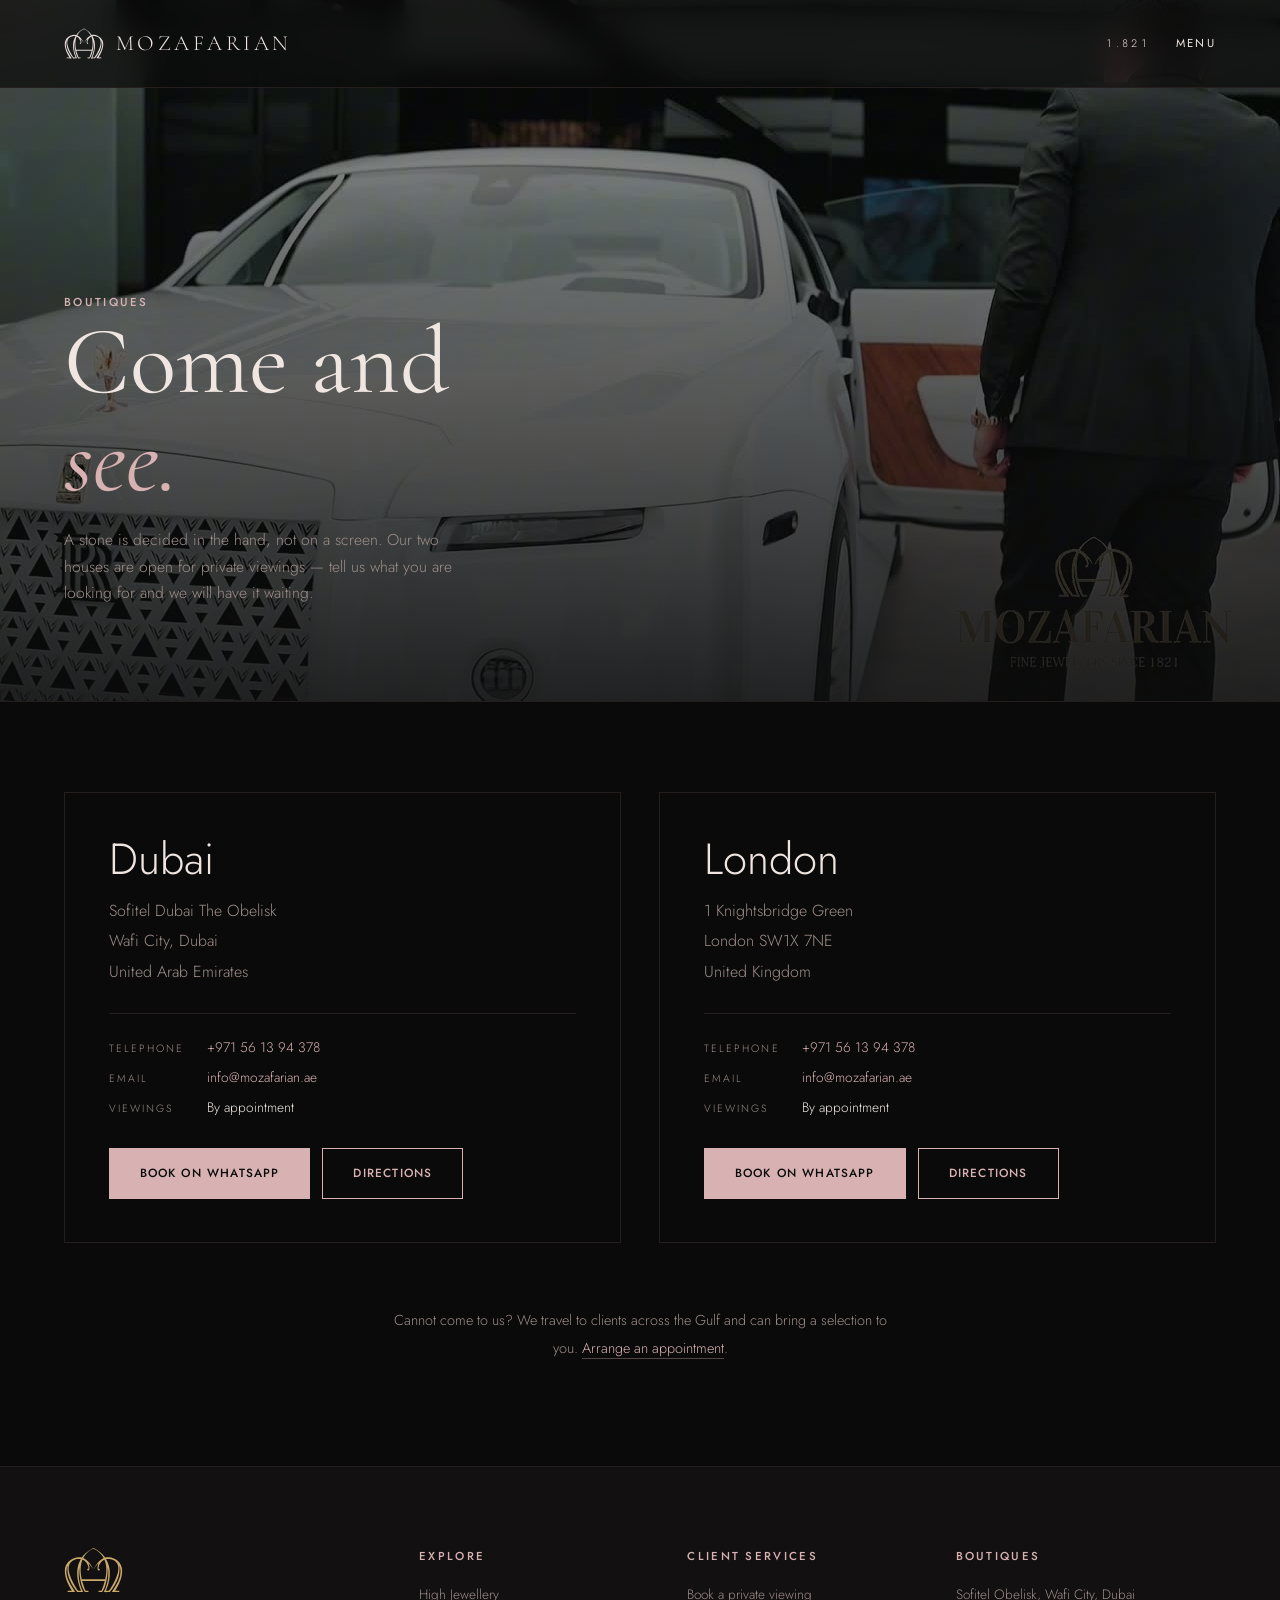
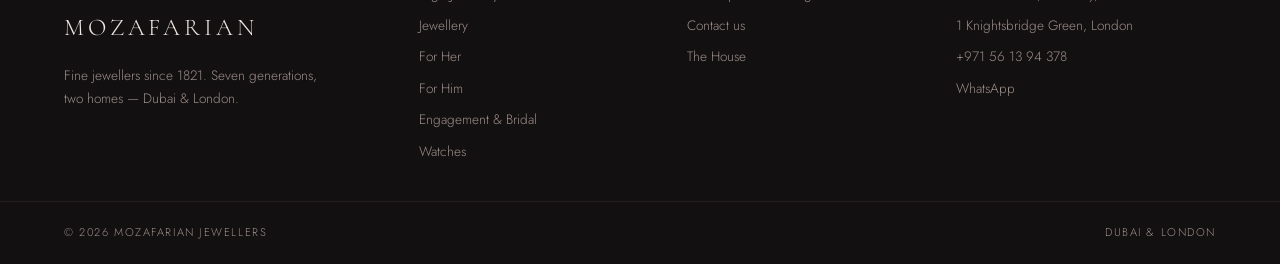
==== boutiques.html @ 27ddb1f2 "Restore the original hero film Reverted on Alexander's call: the replacement was his client's own fo" ====
<!DOCTYPE html>
<html lang="en">
<head>
<meta charset="UTF-8">
<meta name="viewport" content="width=device-width, initial-scale=1.0">
<title>Boutiques — Mozafarian · Dubai &amp; London</title>
<meta name="description" content="Visit Mozafarian — Sofitel Obelisk, Wafi City, Dubai and 1 Knightsbridge Green, London. Private viewings by appointment.">

<link rel="canonical" href="https://jakewhite-ui.github.io/mozafarian-ore/boutiques.html">
<meta property="og:type" content="website">
<meta property="og:site_name" content="Mozafarian">
<meta property="og:locale" content="en_AE">
<meta property="og:url" content="https://jakewhite-ui.github.io/mozafarian-ore/boutiques.html">
<meta property="og:title" content="Boutiques — Mozafarian · Dubai &amp; London">
<meta property="og:description" content="Visit Mozafarian — Sofitel Obelisk, Wafi City, Dubai and 1 Knightsbridge Green, London. Private viewings by appointment.">
<meta property="og:image" content="https://jakewhite-ui.github.io/mozafarian-ore/assets/og-cover.jpg">
<meta property="og:image:width" content="1200">
<meta property="og:image:height" content="630">
<meta name="twitter:card" content="summary_large_image">

<link rel="preconnect" href="https://fonts.googleapis.com">
<link rel="preconnect" href="https://fonts.gstatic.com" crossorigin>
<link href="https://fonts.googleapis.com/css2?family=Cormorant+Garamond:ital,wght@0,300;0,400;0,500;0,600;1,400&family=Jost:wght@300;400;500;600;700&display=swap" rel="stylesheet">
<link rel="stylesheet" href="./css/styles.css?v=9">
<link rel="stylesheet" href="./css/catalog.css?v=9">
<link rel="icon" type="image/png" sizes="32x32" href="./assets/brand/icon-32.png">
<link rel="apple-touch-icon" href="./assets/brand/icon-180.png">
</head>
<body class="catalog-page" data-page="boutiques">

  <main id="smooth-content">

    <section class="ed-hero">
      <div class="ed-hero__media"><video class="media-img" autoplay muted loop playsinline preload="metadata" poster="./assets/video/rolls-poster.jpg"><source src="./assets/video/rolls-web.mp4" type="video/mp4"></video></div>
      <div class="ed-hero__inner">
        <span class="eyebrow">Boutiques</span>
        <h1 class="ed-hero__title">Come and <em>see.</em></h1>
        <p class="ed-hero__sub">A stone is decided in the hand, not on a screen. Our two houses are open for private viewings — tell us what you are looking for and we will have it waiting.</p>
      </div>
    </section>

    <section class="boutique-list">

      <article class="boutique-card">
        <h2 class="boutique-card__city">Dubai</h2>
        <p class="boutique-card__address">Sofitel Dubai The Obelisk<br>Wafi City, Dubai<br>United Arab Emirates</p>
        <dl class="boutique-card__meta">
          <dt>Telephone</dt><dd><a href="tel:+971561394378">+971 56 13 94 378</a></dd>
          <dt>Email</dt><dd><a href="mailto:info@mozafarian.ae">info@mozafarian.ae</a></dd>
          <dt>Viewings</dt><dd>By appointment</dd>
        </dl>
        <div class="boutique-card__actions">
          <a class="btn btn--filled" target="_blank" rel="noopener"
             href="https://wa.me/971561394378?text=Hello%20Mozafarian.%20I%20would%20like%20to%20arrange%20a%20viewing%20at%20the%20Dubai%20boutique.">Book on WhatsApp</a>
          <a class="btn btn--ghost" target="_blank" rel="noopener"
             href="https://www.google.com/maps/search/?api=1&amp;query=Sofitel+Dubai+The+Obelisk+Wafi+City">Directions</a>
        </div>
      </article>

      <article class="boutique-card">
        <h2 class="boutique-card__city">London</h2>
        <p class="boutique-card__address">1 Knightsbridge Green<br>London SW1X 7NE<br>United Kingdom</p>
        <dl class="boutique-card__meta">
          <dt>Telephone</dt><dd><a href="tel:+971561394378">+971 56 13 94 378</a></dd>
          <dt>Email</dt><dd><a href="mailto:info@mozafarian.ae">info@mozafarian.ae</a></dd>
          <dt>Viewings</dt><dd>By appointment</dd>
        </dl>
        <div class="boutique-card__actions">
          <a class="btn btn--filled" target="_blank" rel="noopener"
             href="https://wa.me/971561394378?text=Hello%20Mozafarian.%20I%20would%20like%20to%20arrange%20a%20viewing%20at%20the%20London%20boutique.">Book on WhatsApp</a>
          <a class="btn btn--ghost" target="_blank" rel="noopener"
             href="https://www.google.com/maps/search/?api=1&amp;query=1+Knightsbridge+Green+London+SW1X+7NE">Directions</a>
        </div>
      </article>

    </section>

    <section class="boutique-note">
      <p>Cannot come to us? We travel to clients across the Gulf and can bring a selection to you.
        <a target="_blank" rel="noopener" href="https://wa.me/971561394378?text=Hello%20Mozafarian.%20I%20would%20like%20to%20arrange%20a%20private%20appointment.">Arrange an appointment</a>.</p>
    </section>

  </main>

  <script src="./js/shell.js?v=9"></script>
  <script src="./js/catalog.js?v=9"></script>
</body>
</html>
---- css/styles.css ----
/* ============================================================
   MOZAFARIAN — ORE-genre one-page scaffold
   Brand: black + powder-pink + gold · Cormorant + Jost
   ============================================================ */
:root {
  --bg: #0A0A0A;
  --bg-soft: #121011;
  --bg-warm: #17110E;
  --ink: #EFE6E1;
  --muted: #9E8E89;
  --line: #241E1D;
  --powder: #D8B2B2;
  --gold: #C9A96A;

  --font-display: 'Cormorant Garamond', serif;
  --font-body: 'Jost', sans-serif;

  --edge: clamp(20px, 5vw, 80px);
  --track-label: 0.2em;
  --ease: cubic-bezier(0.22, 1, 0.36, 1);
}

* , *::before, *::after { box-sizing: border-box; margin: 0; padding: 0; }

html { -webkit-font-smoothing: antialiased; }
body {
  background: var(--bg);
  color: var(--ink);
  font-family: var(--font-body);
  font-weight: 300;
  line-height: 1.6;
  overflow-x: clip;
}
/* Lenis */
html.lenis, html.lenis body { height: auto; }
.lenis.lenis-smooth { scroll-behavior: auto !important; }

img, video { display: block; max-width: 100%; }
a { color: inherit; text-decoration: none; }
h1,h2,h3 { font-family: var(--font-display); font-weight: 400; line-height: 1.05; }
button { font-family: inherit; color: inherit; background: none; border: none; cursor: pointer; }

.eyebrow {
  font-size: 0.72rem; font-weight: 500; letter-spacing: var(--track-label);
  text-transform: uppercase; color: var(--powder);
}

/* ---------- placeholders (until real assets drop in) ---------- */
.media-placeholder {
  position: absolute; inset: 0; display: flex; align-items: center; justify-content: center;
  font-size: 0.7rem; letter-spacing: 0.18em; text-transform: uppercase; color: var(--muted);
  background:
    linear-gradient(155deg, rgba(216,178,178,0.14) 0%, rgba(10,10,10,0.92) 55%, rgba(201,169,106,0.10) 100%);
  border: 1px solid var(--line);
  z-index: 0;
}
[data-media] { position: relative; }
/* hide placeholder once a real media child exists and is loaded */
.hero__media video { position: relative; z-index: 1; }

/* real images fill their media block and sit above the placeholder */
.media-img { position: absolute; inset: 0; width: 100%; height: 100%; object-fit: cover; z-index: 1; }

/* heritage atmosphere background (faint, behind content) */
.heritage__bg { position: absolute; inset: 0; z-index: 0; overflow: hidden; }
.heritage__bg::after { content: ""; position: absolute; inset: 0; background: rgba(10,10,10,0.72); z-index: 2; }
.heritage__bg .media-img { opacity: 0.5; }

/* ============ BUTTONS ============ */
.btn {
  display: inline-flex; align-items: center; justify-content: center;
  padding: 15px 30px; font-size: 0.74rem; font-weight: 500;
  letter-spacing: 0.1em; text-transform: uppercase;
  transition: background .3s var(--ease), color .3s var(--ease), border-color .3s var(--ease);
}
.btn--filled { background: var(--powder); color: #0A0A0A; border: 1px solid var(--powder); }
.btn--filled:hover { background: var(--gold); border-color: var(--gold); }
.btn--ghost { border: 1px solid var(--powder); color: var(--powder); }
.btn--ghost:hover { background: var(--powder); color: #0A0A0A; }
.btn--lg { padding: 19px 44px; font-size: 0.8rem; }

/* ============ PRELOADER ============ */
.preloader {
  position: fixed; inset: 0; z-index: 1000; background: var(--bg);
  display: flex; align-items: center; justify-content: center;
}
.preloader__inner {
  display: flex; flex-direction: column; align-items: center; gap: 18px;
}
.preloader__brand {
  font-family: var(--font-display); font-size: clamp(1.6rem, 5vw, 2.6rem);
  letter-spacing: 0.24em; color: var(--ink);
}
.preloader__count {
  font-size: 0.8rem; letter-spacing: 0.3em; color: var(--gold);
}
.preloader.is-done { pointer-events: none; }

/* ============ CURSOR LABEL ============ */
.cursor-label {
  position: fixed; top: 0; left: 0; z-index: 900; pointer-events: none;
  padding: 8px 14px; font-size: 0.6rem; letter-spacing: 0.22em; text-transform: uppercase;
  color: #0A0A0A; background: var(--powder); border-radius: 100px;
  transform: translate(-50%, -50%) scale(0); opacity: 0;
  transition: transform .3s var(--ease), opacity .3s var(--ease);
}
.cursor-label.is-visible { transform: translate(-50%, -50%) scale(1); opacity: 1; }

/* ============ HEADER ============ */
.header {
  position: fixed; top: 0; left: 0; right: 0; z-index: 500;
  display: flex; align-items: center; justify-content: space-between;
  padding: 26px var(--edge);
  mix-blend-mode: difference;
}
.header__logo { font-family: var(--font-display); font-size: 1.35rem; letter-spacing: 0.16em; color: #fff; }
.header__right { display: flex; align-items: center; gap: 26px; }
.header__code { font-size: 0.68rem; letter-spacing: 0.3em; color: #fff; font-variant-numeric: tabular-nums; min-width: 5ch; text-align: right; }
.menu-toggle {
  font-size: 0.72rem; letter-spacing: 0.2em; text-transform: uppercase; color: #fff;
  position: relative;
}
.menu-toggle::after {
  content: ""; position: absolute; left: 0; bottom: -4px; height: 1px; width: 0; background: #fff;
  transition: width .35s var(--ease);
}
.menu-toggle:hover::after { width: 100%; }

/* ============ MENU OVERLAY ============ */
.menu-overlay {
  position: fixed; inset: 0; z-index: 480; background: var(--bg-soft);
  display: flex; flex-direction: column; align-items: flex-start;
  justify-content: center;
  /* "safe" keeps tall content from overflowing past the top edge (under the header) */
  justify-content: safe center;
  /* top padding clears the fixed header so the first item never sits under the logo */
  padding: calc(var(--edge) + 72px) var(--edge) var(--edge);
  clip-path: inset(0 0 100% 0);
  transition: clip-path .8s var(--ease);
  pointer-events: none;
  overflow-y: auto;
}
.menu-overlay.is-open { clip-path: inset(0 0 0% 0); pointer-events: auto; }
.menu-overlay__list { list-style: none; display: flex; flex-direction: column; gap: 6px; }
.menu-overlay__list a {
  font-family: var(--font-display);
  /* scales with viewport height too, so a long list always fits below the header */
  font-size: clamp(1.7rem, min(6.4vw, 6.4vh), 4.4rem); line-height: 1.06;
  color: var(--ink); display: inline-block; transition: color .3s var(--ease), padding-left .4s var(--ease);
}
.menu-overlay__list a:hover { color: var(--powder); padding-left: 20px; }
.menu-overlay__meta {
  position: absolute; bottom: var(--edge); right: var(--edge);
  display: flex; flex-direction: column; gap: 6px; text-align: right;
  font-size: 0.78rem; color: var(--muted);
}

/* ============ SCENE base ============ */
/* sticky-stacking: each scene sticks at the top and the next slides up over it */
.scene { position: sticky; top: 0; width: 100%; background: var(--bg); }

.giant-word {
  position: absolute; left: 50%; transform: translateX(-50%);
  font-family: var(--font-body); font-weight: 700; text-transform: uppercase;
  font-size: clamp(4rem, 20vw, 20rem); line-height: 1; white-space: nowrap;
  color: rgba(239,230,225,0.035); letter-spacing: -0.02em; pointer-events: none; z-index: 0;
  top: 50%; margin-top: -0.5em;
}
.giant-word--top { top: 6%; margin-top: 0; }

/* ============ HERO ============ */
.hero {
  min-height: 100svh; display: flex; align-items: flex-end;
  padding: var(--edge); padding-bottom: clamp(40px, 8vh, 90px);
  overflow: hidden;
}
.hero__media { position: absolute; inset: 0; z-index: 0; }
.hero__video { width: 100%; height: 100%; object-fit: cover; }
.hero__overlay {
  position: absolute; inset: 0; z-index: 1;
  /* The client's own footage is far brighter than the placeholder film it
     replaced, so the ramp starts earlier — the eyebrow sits around 55% and was
     washing out against the white presentation box. */
  background: linear-gradient(180deg, rgba(10,10,10,0.38) 0%, rgba(10,10,10,0.16) 32%, rgba(10,10,10,0.58) 62%, rgba(10,10,10,0.94) 100%);
}
.hero__content { position: relative; z-index: 2; max-width: 62ch; }
.hero__eyebrow { display: inline-block; font-size: 0.72rem; font-weight: 500; letter-spacing: var(--track-label); text-transform: uppercase; color: var(--powder); margin-bottom: 22px; }
.hero__title { font-size: clamp(2.6rem, 7vw, 6.5rem); color: #fff; margin-bottom: 26px; }
.hero__title em { font-style: italic; color: var(--powder); }
.hero__sub { font-size: clamp(0.95rem, 1.4vw, 1.15rem); color: #cbbdb8; max-width: 52ch; margin-bottom: 32px; }
.hero__actions { display: flex; flex-wrap: wrap; gap: 14px; }
.hero__scroll {
  position: absolute; right: var(--edge); bottom: clamp(40px, 8vh, 90px); z-index: 2;
  display: flex; flex-direction: column; align-items: center; gap: 10px;
  font-size: 0.6rem; letter-spacing: 0.2em; text-transform: uppercase; color: var(--muted);
}
.hero__scroll i { width: 1px; height: 46px; background: linear-gradient(var(--powder), transparent); }

/* line-mask reveal */
.line { display: block; overflow: hidden; }
.line > span { display: block; }

/* ============ HERITAGE ============ */
.heritage {
  min-height: 90vh; display: flex; align-items: center; justify-content: center;
  padding: clamp(80px,14vh,180px) var(--edge); border-top: 1px solid var(--line); border-bottom: 1px solid var(--line);
}
.heritage__row { position: relative; z-index: 1; display: grid; grid-template-columns: repeat(3,1fr); width: 100%; max-width: 1200px; }
.heritage__stat { display: flex; flex-direction: column; align-items: center; gap: 12px; text-align: center; padding: 0 24px; border-left: 1px solid var(--line); }
.heritage__stat:first-child { border-left: none; }
.heritage__num { font-family: var(--font-display); font-size: clamp(3rem, 6vw, 5rem); line-height: 1; color: var(--powder); }
.heritage__label { font-size: 0.7rem; letter-spacing: 0.16em; text-transform: uppercase; color: var(--muted); }

/* ============ COLLECTIONS ============ */
.collections { min-height: 100vh; display: flex; flex-direction: column; justify-content: center; padding: clamp(80px,12vh,140px) 0; overflow: hidden; }
.collections__head { position: relative; z-index: 2; display: flex; align-items: baseline; gap: 24px; padding: 0 var(--edge); margin-bottom: 34px; }
.collections__hint { font-size: 0.7rem; letter-spacing: 0.18em; text-transform: uppercase; color: var(--muted); }
.collections__counter { margin-left: auto; font-size: 0.8rem; letter-spacing: 0.2em; color: var(--gold); font-variant-numeric: tabular-nums; }

.carousel { position: relative; z-index: 1; width: 100%; cursor: grab; }
.carousel.is-dragging { cursor: grabbing; }
.carousel__track { display: flex; gap: clamp(16px, 2vw, 32px); padding: 0 var(--edge); will-change: transform; }
.c-item { flex: 0 0 auto; width: clamp(240px, 26vw, 380px); }
.c-item__media {
  position: relative; width: 100%; aspect-ratio: 1/1; overflow: hidden; border: 1px solid var(--line);
  filter: grayscale(1) brightness(0.7); transform: scale(0.97);
  transition: filter .6s var(--ease), transform .6s var(--ease);
}
.c-item__video { position: absolute; inset: 0; width: 100%; height: 100%; object-fit: cover; z-index: 1; }
.c-item.is-active .c-item__media { filter: grayscale(0) brightness(1); transform: scale(1); }
.c-item__foot { padding-top: 16px; }
.c-item__foot h3 { font-size: 1.5rem; color: var(--ink); }
.c-item__foot p { font-size: 0.82rem; color: var(--muted); margin-top: 4px; }
.c-item .media-placeholder { transition: opacity .6s var(--ease); }

/* ============ FEATURED — full-bleed video + overlaid text ============ */
.featured { position: relative; min-height: 100vh; display: flex; align-items: flex-end; padding: clamp(56px,10vh,120px) var(--edge); overflow: hidden; background: #000; }
.featured__bg { position: absolute; inset: 0; z-index: 0; }
.media-vid { position: absolute; inset: 0; width: 100%; height: 100%; object-fit: cover; }
.featured__scrim {
  position: absolute; inset: 0; z-index: 1; pointer-events: none;
  background:
    linear-gradient(to top, rgba(6,6,6,0.92) 0%, rgba(6,6,6,0.45) 38%, rgba(6,6,6,0) 68%),
    linear-gradient(to right, rgba(6,6,6,0.72) 0%, rgba(6,6,6,0) 55%);
}
.featured__content { position: relative; z-index: 2; width: 100%; max-width: var(--content-max-width); margin: 0 auto; }
.featured__content > * { max-width: 600px; }
.featured__content .eyebrow { display: block; margin-bottom: 16px; }
.featured__title { font-size: clamp(2.4rem, 5.5vw, 5rem); color: #fff; margin-bottom: 16px; text-shadow: 0 2px 40px rgba(0,0,0,0.55); }
.featured__title em { font-style: italic; color: var(--powder); }
.featured__name { font-size: 0.72rem; letter-spacing: 0.22em; text-transform: uppercase; color: var(--powder); margin-bottom: 28px; }
.featured__specs { display: flex; flex-wrap: wrap; gap: 34px; padding: 22px 0; margin-bottom: 28px; border-top: 1px solid rgba(255,255,255,0.18); border-bottom: 1px solid rgba(255,255,255,0.18); }
.featured__specs div { display: flex; flex-direction: column; gap: 6px; }
.featured__specs .k { font-size: 0.64rem; letter-spacing: 0.16em; text-transform: uppercase; color: rgba(255,255,255,0.6); }
.featured__specs .v { font-size: 0.95rem; font-weight: 500; color: #fff; }
.featured__specs .v--gold { color: var(--gold); }

/* ============ MAISON — powder "chapter" (tonal shift, ORE-style) ============ */
.maison { min-height: 90vh; display: flex; align-items: center; justify-content: center; padding: clamp(80px,14vh,180px) var(--edge); text-align: center; background: var(--powder); color: #1a1210; }
.maison__inner { max-width: 900px; display: flex; flex-direction: column; align-items: center; gap: 30px; }
.maison__inner .eyebrow { display: block; color: #8a4f3a; }
.maison__text { font-family: var(--font-display); font-size: clamp(1.5rem, 3.4vw, 2.6rem); line-height: 1.4; color: #1a1210; }
.maison__text em { font-style: italic; color: #9a6a24; }
.maison__sign { font-family: var(--font-display); font-style: italic; font-size: 1.1rem; color: #6b4a42; }

/* ============ CONTACT ============ */
.contact { min-height: 100vh; display: flex; flex-direction: column; justify-content: center; padding: clamp(80px,12vh,160px) var(--edge) 0; overflow: hidden; }
.contact__media { position: absolute; inset: 0; z-index: 0; }
.contact__overlay { position: absolute; inset: 0; z-index: 1; background: rgba(10,10,10,0.72); }
.contact__content { position: relative; z-index: 2; display: flex; flex-direction: column; align-items: center; text-align: center; gap: 26px; }
.contact__content .eyebrow { display: block; }
.contact__title { font-size: clamp(2.6rem, 8vw, 7rem); color: #fff; }
.contact__title em { font-style: italic; color: var(--powder); }
.contact__boutiques { display: flex; flex-wrap: wrap; gap: clamp(30px,6vw,90px); justify-content: center; margin-top: 34px; }
.boutique h3 { font-size: 1.6rem; color: var(--ink); margin-bottom: 10px; }
.boutique p { font-size: 0.9rem; color: var(--muted); max-width: 28ch; margin: 0 auto 8px; }
.boutique a { font-size: 0.9rem; color: var(--powder); }
.boutique__wa { display: block; margin-top: 6px; border-bottom: 1px solid rgba(216,178,178,0.35); width: fit-content; margin-inline: auto; }
.boutique__wa:hover { border-bottom-color: var(--powder); }
.contact__actions { display: flex; flex-wrap: wrap; gap: 14px; justify-content: center; }

.footer {
  position: relative; z-index: 2; display: flex; align-items: center; justify-content: space-between;
  flex-wrap: wrap; gap: 14px; margin-top: clamp(60px,10vh,120px); padding: 30px 0;
  border-top: 1px solid rgba(255,255,255,0.12);
}
.footer span:first-child { font-family: var(--font-display); letter-spacing: 0.2em; }
.footer span { font-size: 0.72rem; letter-spacing: 0.14em; text-transform: uppercase; color: var(--muted); }

/* ============ RESPONSIVE ============ */
@media (max-width: 860px) {
  .featured { grid-template-columns: 1fr; }
  .heritage__row { grid-template-columns: 1fr; gap: 40px; }
  .heritage__stat { border-left: none; border-top: 1px solid var(--line); padding: 30px 0 0; }
  .heritage__stat:first-child { border-top: none; padding-top: 0; }
  .header { mix-blend-mode: normal; }
  .collections__counter { display: none; }
}

@media (max-width: 620px) {
  /* At 375px the wordmark ran straight into the year with no gap. The year is
     decorative — the crest and MENU are what the header has to carry. */
  .header__code { display: none; }
  .header__logo { font-size: 1.1rem; letter-spacing: 0.12em; }
}

/* ============ REDUCED MOTION ============ */
@media (prefers-reduced-motion: reduce) {
  * { animation: none !important; transition: none !important; }
  .c-item__media { filter: none; transform: none; }
}
---- css/catalog.css ----
/* ============================================================
   Mozafarian — Catalogue (Shop + Product)
   Extends css/styles.css (shares :root tokens, header, menu, btn)
   ============================================================ */

/* subpages scroll normally (landing is sticky-stacking) */
.catalog-page { background: var(--bg); color: var(--ink); }
.catalog-page #smooth-content { min-height: 100vh; }

/* solid header variant for interior pages */
.header--solid {
  mix-blend-mode: normal;
  background: rgba(10, 10, 10, 0.72);
  backdrop-filter: blur(14px);
  -webkit-backdrop-filter: blur(14px);
  border-bottom: 1px solid var(--line);
}
.header--solid .header__logo,
.header--solid .header__code,
.header--solid .menu-toggle { color: var(--ink); }
.header--solid .menu-toggle::after { background: var(--powder); }

/* keep an extra menu link styled the same when added on landing */

/* ============ PAGE INTRO ============ */
.cat-intro {
  padding: clamp(120px, 18vh, 210px) var(--edge) clamp(30px, 5vh, 60px);
  border-bottom: 1px solid var(--line);
}
.cat-intro__eyebrow { display: block; margin-bottom: 18px; }
.cat-intro__title {
  font-family: var(--font-display); font-weight: 400;
  font-size: clamp(2.6rem, 8vw, 6.2rem); line-height: 1.02; letter-spacing: -0.01em;
}
.cat-intro__title em { font-style: italic; color: var(--powder); }
.cat-intro__sub {
  margin-top: 20px; max-width: 46ch; color: var(--muted);
  font-size: 0.95rem; line-height: 1.7;
}

/* ============ FILTER BAR ============ */
.cat-filters {
  position: sticky; top: 0; z-index: 400;
  display: flex; flex-wrap: wrap; gap: 8px 22px; align-items: center;
  padding: 20px var(--edge);
  background: rgba(10, 10, 10, 0.82);
  backdrop-filter: blur(14px); -webkit-backdrop-filter: blur(14px);
  border-bottom: 1px solid var(--line);
}
.cat-filter {
  font-size: 0.72rem; letter-spacing: 0.16em; text-transform: uppercase;
  color: var(--muted); padding: 6px 2px; position: relative;
  transition: color .3s var(--ease);
}
.cat-filter::after {
  content: ""; position: absolute; left: 0; bottom: -2px; height: 1px; width: 0;
  background: var(--powder); transition: width .35s var(--ease);
}
.cat-filter:hover { color: var(--ink); }
.cat-filter.is-active { color: var(--powder); }
.cat-filter.is-active::after { width: 100%; }
.cat-count { margin-left: auto; font-size: 0.68rem; letter-spacing: 0.2em; color: var(--muted); text-transform: uppercase; }

/* ============ LOOKBOOK (editorial, no SKU) ============ */
.lookbook { padding: clamp(50px, 7vw, 100px) var(--edge) clamp(30px, 4vw, 60px); }
.lookbook__head { max-width: 620px; margin: 0 auto clamp(30px, 4vw, 56px); text-align: center; }
.lookbook__title {
  font-family: var(--serif); font-weight: 300;
  font-size: clamp(2rem, 4.4vw, 3.4rem); line-height: 1.05; margin: 14px 0 16px;
}
.lookbook__sub { color: var(--muted); line-height: 1.85; margin-bottom: 26px; }
.lookbook__grid {
  display: grid; grid-template-columns: repeat(4, 1fr);
  gap: clamp(10px, 1.4vw, 20px);
}
.lookbook__item { margin: 0; overflow: hidden; background: #141414; aspect-ratio: 3 / 4; }
.lookbook__item img {
  width: 100%; height: 100%; object-fit: cover; display: block;
  transition: transform 1.1s var(--ease); transform: scale(1.01);
}
.lookbook__item:hover img { transform: scale(1.06); }
.lookbook__link { display: block; width: 100%; height: 100%; position: relative; }
.lookbook__cta {
  position: absolute; left: 0; right: 0; bottom: 0;
  padding: 34px 16px 16px; text-align: center;
  font-size: 0.68rem; letter-spacing: var(--track-label); text-transform: uppercase;
  color: #fff; background: linear-gradient(180deg, transparent, rgba(10,10,10,0.78));
  opacity: 0; transition: opacity .4s var(--ease);
}
.lookbook__link:hover .lookbook__cta,
.lookbook__link:focus-visible .lookbook__cta { opacity: 1; }
/* Touch has no hover to reveal it, so the label just stays visible. */
@media (hover: none) { .lookbook__cta { opacity: 1; } }
@media (max-width: 900px) { .lookbook__grid { grid-template-columns: repeat(3, 1fr); } }
@media (max-width: 600px) { .lookbook__grid { grid-template-columns: repeat(2, 1fr); } }

/* ============ BOUTIQUES ============ */
.boutique-list {
  display: grid; grid-template-columns: repeat(2, 1fr);
  gap: clamp(20px, 3vw, 40px);
  padding: clamp(50px, 7vw, 100px) var(--edge) 0;
}
.boutique-card { border: 1px solid var(--line); padding: clamp(28px, 3.4vw, 52px); }
.boutique-card__city { font-family: var(--serif); font-weight: 300; font-size: clamp(1.9rem, 3.4vw, 2.8rem); color: var(--ink); }
.boutique-card__address { margin-top: 14px; line-height: 1.9; color: var(--muted); }
.boutique-card__meta {
  display: grid; grid-template-columns: auto 1fr; gap: 8px 22px;
  margin: 26px 0 30px; padding-top: 22px; border-top: 1px solid var(--line);
  font-size: 0.86rem; align-items: baseline;
}
.boutique-card__meta dt { color: var(--muted); letter-spacing: var(--track-label); text-transform: uppercase; font-size: 0.66rem; }
.boutique-card__meta dd { margin: 0; color: var(--ink); }
.boutique-card__meta a { color: var(--powder); }
.boutique-card__meta a:hover { border-bottom: 1px solid var(--powder); }
.boutique-card__actions { display: flex; flex-wrap: wrap; gap: 12px; }
.boutique-note {
  max-width: 640px; margin: 0 auto; text-align: center;
  padding: clamp(40px, 5vw, 70px) var(--edge);
  color: var(--muted); line-height: 1.9; font-size: 0.9rem;
}
.boutique-note a { color: var(--powder); border-bottom: 1px solid rgba(216,178,178,0.35); }
.boutique-note a:hover { border-bottom-color: var(--powder); }
@media (max-width: 820px) { .boutique-list { grid-template-columns: 1fr; } }

.cat-archive {
  max-width: 640px; margin: 30px auto 0; text-align: center;
  font-size: 0.86rem; line-height: 1.8; color: var(--muted);
  padding-top: 26px; border-top: 1px solid var(--line);
}
.cat-archive strong { color: var(--ink); font-weight: 400; }
.cat-archive a { color: var(--powder); border-bottom: 1px solid rgba(216, 178, 178, 0.35); }
.cat-archive a:hover { border-bottom-color: var(--powder); }

/* ============ PRODUCT GRID ============ */
.cat-grid {
  display: grid; grid-template-columns: repeat(4, 1fr);
  gap: clamp(18px, 2vw, 34px);
  padding: clamp(30px, 5vw, 60px) var(--edge) 40px;
}
@media (max-width: 1100px) { .cat-grid { grid-template-columns: repeat(3, 1fr); } }
@media (max-width: 760px)  { .cat-grid { grid-template-columns: repeat(2, 1fr); } }
@media (max-width: 440px)  { .cat-grid { grid-template-columns: 1fr; } }

.card {
  display: block; position: relative; opacity: 0; transform: translateY(24px);
  transition: opacity .7s var(--ease), transform .7s var(--ease);
}
.card.is-in { opacity: 1; transform: none; }
.card__media {
  position: relative; aspect-ratio: 4 / 5; overflow: hidden;
  background: linear-gradient(155deg, rgba(216,178,178,0.10), rgba(10,10,10,0.9) 60%, rgba(201,169,106,0.08));
  border: 1px solid var(--line);
}
.card__img {
  position: absolute; inset: 0; width: 100%; height: 100%; object-fit: cover;
  transition: transform 1s var(--ease), opacity .6s var(--ease);
  opacity: 0;
}
.card__img.is-loaded { opacity: 1; }
.card:hover .card__img { transform: scale(1.05); }
.card__img--alt { opacity: 0; z-index: 1; }
.card:hover .card__img--alt.is-loaded { opacity: 1; }
/* empty-state placeholder (awaiting real photography) */
.card__media--empty { display: flex; align-items: center; justify-content: center; }
.card__ph { position: absolute; inset: 0; display: flex; flex-direction: column; align-items: center; justify-content: center; gap: 12px; z-index: 1; }
.card__ph-mark { font-family: var(--font-display); font-size: 2.4rem; color: var(--powder); opacity: 0.5; line-height: 1; }
.card__ph-note { font-size: 0.6rem; letter-spacing: 0.24em; text-transform: uppercase; color: var(--muted); }
.pdp__stage--empty, .hub-tile--empty { display: flex; align-items: center; justify-content: center; }
.pdp__ph, .hub-tile__ph { position: absolute; inset: 0; display: flex; flex-direction: column; align-items: center; justify-content: center; gap: 14px; z-index: 1; }
.pdp__ph .m, .hub-tile__ph .m { font-family: var(--font-display); font-size: 4rem; color: var(--powder); opacity: 0.5; }
.pdp__ph .n, .hub-tile__ph .n { font-size: 0.64rem; letter-spacing: 0.24em; text-transform: uppercase; color: var(--muted); }

.card__cat {
  position: absolute; top: 12px; left: 12px; z-index: 2;
  font-size: 0.6rem; letter-spacing: 0.2em; text-transform: uppercase;
  color: var(--ink); background: rgba(10,10,10,0.5); padding: 5px 9px;
  border: 1px solid rgba(255,255,255,0.12); backdrop-filter: blur(6px);
}
.card__body { padding: 14px 2px 0; }
.card__title {
  font-family: var(--font-display); font-size: 1.12rem; line-height: 1.2; color: var(--ink);
}
.card__price { margin-top: 4px; font-size: 0.72rem; letter-spacing: 0.12em; text-transform: uppercase; color: var(--gold); }

/* load more */
.cat-more { display: flex; justify-content: center; padding: 20px var(--edge) 90px; }

/* empty */
.cat-empty { padding: 80px var(--edge); text-align: center; color: var(--muted); }

/* ============ PRODUCT DETAIL ============ */
.pdp {
  display: grid; grid-template-columns: 1.15fr 0.85fr; gap: clamp(30px, 5vw, 80px);
  padding: clamp(110px, 15vh, 170px) var(--edge) clamp(60px, 9vh, 110px);
  align-items: start;
}
@media (max-width: 900px) { .pdp { grid-template-columns: 1fr; } }

.pdp__gallery { position: sticky; top: 90px; }
@media (max-width: 900px) { .pdp__gallery { position: static; } }
.pdp__stage {
  position: relative; aspect-ratio: 4 / 5; overflow: hidden; border: 1px solid var(--line);
  background: linear-gradient(155deg, rgba(216,178,178,0.10), rgba(10,10,10,0.9) 60%, rgba(201,169,106,0.08));
}
.pdp__stage img { position: absolute; inset: 0; width: 100%; height: 100%; object-fit: cover; }
.pdp__thumbs { display: flex; gap: 10px; margin-top: 12px; flex-wrap: wrap; }
.pdp__thumb {
  width: 74px; aspect-ratio: 1; border: 1px solid var(--line); overflow: hidden; opacity: 0.55;
  transition: opacity .3s var(--ease), border-color .3s var(--ease);
}
.pdp__thumb img { width: 100%; height: 100%; object-fit: cover; }
.pdp__thumb.is-active { opacity: 1; border-color: var(--powder); }

.pdp__info { padding-top: 6px; }
.pdp__cat { display: block; margin-bottom: 16px; }
.pdp__title {
  font-family: var(--font-display); font-weight: 400;
  font-size: clamp(2rem, 4.5vw, 3.4rem); line-height: 1.05; letter-spacing: -0.01em;
}
.pdp__price { margin-top: 18px; font-size: 0.9rem; letter-spacing: 0.14em; text-transform: uppercase; color: var(--gold); }
.pdp__specs { margin: 30px 0; border-top: 1px solid var(--line); }
.pdp__specs > div {
  display: flex; justify-content: space-between; gap: 20px;
  padding: 14px 0; border-bottom: 1px solid var(--line);
  font-size: 0.82rem;
}
.pdp__specs .k { color: var(--muted); letter-spacing: 0.14em; text-transform: uppercase; font-size: 0.7rem; }
.pdp__specs .v { color: var(--ink); }
.pdp__specs .v--gold { color: var(--gold); }
.pdp__actions { display: flex; flex-wrap: wrap; gap: 12px; margin-top: 8px; }
.pdp__note { margin-top: 22px; font-size: 0.8rem; line-height: 1.7; color: var(--muted); max-width: 42ch; }

/* related */
.related { padding: 0 var(--edge) clamp(70px, 10vh, 120px); }
.related__head { display: flex; align-items: baseline; justify-content: space-between; margin-bottom: 30px; }
.related__title { font-family: var(--font-display); font-size: clamp(1.6rem, 3vw, 2.4rem); }

/* breadcrumb */
.crumb { padding: 0 var(--edge); margin-top: -30px; margin-bottom: 10px; }
.crumb a, .crumb span { font-size: 0.7rem; letter-spacing: 0.14em; text-transform: uppercase; color: var(--muted); }
.crumb a:hover { color: var(--powder); }

/* skeleton shimmer while json loads */
.cat-loading { padding: 60px var(--edge); text-align: center; color: var(--muted); letter-spacing: 0.2em; text-transform: uppercase; font-size: 0.72rem; }

/* ============ BRAND MARK (crown) ============ */
/* mask so the mark inherits colour from `color` and works on any background */
.crown {
  display: block; aspect-ratio: 2192 / 1720; height: 1em; width: auto;
  background-color: currentColor;
  -webkit-mask: url('../assets/brand/crown.svg') center / contain no-repeat;
          mask: url('../assets/brand/crown.svg') center / contain no-repeat;
}
.header__logo--mark {
  display: inline-flex; align-items: center; gap: 12px;
  font-family: var(--font-display); font-size: 1.35rem; letter-spacing: 0.16em;
}
.header__logo--mark .crown { height: 1.45em; opacity: 0.95; }
.site-footer__brand .crown--footer { height: 46px; margin-bottom: 16px; color: var(--gold); }
.crown--preloader { height: 54px; color: var(--gold); margin-bottom: 4px; }
.card__ph .crown--ph { height: 46px; color: var(--powder); opacity: 0.45; }
.pdp__ph .crown--ph-lg, .hub-tile__ph .crown--ph-lg { height: 90px; color: var(--powder); opacity: 0.4; }

/* ============ RICH FULLSCREEN MENU (shell) ============ */
.menu-overlay--rich { justify-content: center; justify-content: safe center; }
.menu-overlay__cols {
  display: flex; gap: clamp(40px, 8vw, 140px); align-items: flex-start; flex-wrap: wrap;
  width: 100%;
}
/* interior menu carries a second column, so keep the primary list a touch smaller */
.menu-overlay--rich .menu-overlay__list a { font-size: clamp(1.5rem, min(5.2vw, 5.2vh), 3.6rem); }
.menu-overlay--rich .menu-overlay__list a.is-current { color: var(--gold); }
.menu-overlay__sub { padding-top: 18px; }
.menu-overlay__sub .eyebrow { display: block; margin-bottom: 18px; }
.menu-overlay__catlist { list-style: none; display: flex; flex-direction: column; gap: 12px; }
.menu-overlay__catlist a {
  font-family: var(--font-body); font-size: 1rem; letter-spacing: 0.04em; color: var(--muted);
  transition: color .3s var(--ease), padding-left .3s var(--ease);
}
.menu-overlay__catlist a:hover { color: var(--powder); padding-left: 10px; }
.menu-overlay__meta a { color: var(--muted); transition: color .3s var(--ease); }
.menu-overlay__meta a:hover { color: var(--powder); }
@media (max-width: 760px) {
  .menu-overlay__cols { gap: 30px; }
  .menu-overlay--rich .menu-overlay__list a { font-size: clamp(2rem, 11vw, 3.4rem); }
}

/* ============ SITE FOOTER (shell) ============ */
.site-footer { border-top: 1px solid var(--line); background: var(--bg-soft); margin-top: 40px; }
.site-footer__cols {
  display: grid; grid-template-columns: 1.4fr 1fr 1fr 1.2fr; gap: clamp(24px, 4vw, 60px);
  padding: clamp(50px, 7vw, 80px) var(--edge) 40px;
}
@media (max-width: 860px) { .site-footer__cols { grid-template-columns: 1fr 1fr; } }
@media (max-width: 460px) { .site-footer__cols { grid-template-columns: 1fr; } }
.site-footer__logo { font-family: var(--font-display); font-size: 1.5rem; letter-spacing: 0.16em; color: var(--ink); }
.site-footer__brand p { margin-top: 16px; color: var(--muted); font-size: 0.85rem; line-height: 1.7; max-width: 32ch; }
.site-footer__col .eyebrow { display: block; margin-bottom: 18px; }
.site-footer__col ul { list-style: none; display: flex; flex-direction: column; gap: 11px; }
.site-footer__col li, .site-footer__col a { font-size: 0.85rem; color: var(--muted); line-height: 1.5; }
.site-footer__col a { transition: color .3s var(--ease); }
.site-footer__col a:hover { color: var(--powder); }
.site-footer__base {
  display: flex; justify-content: space-between; gap: 20px; flex-wrap: wrap;
  padding: 22px var(--edge); border-top: 1px solid var(--line);
  font-size: 0.7rem; letter-spacing: 0.14em; text-transform: uppercase; color: var(--muted);
}

/* ============ CATEGORY HUB (jewellery.html) tiles ============ */
.hub-grid {
  display: grid; grid-template-columns: repeat(3, 1fr); gap: clamp(14px, 1.6vw, 26px);
  padding: clamp(20px, 4vw, 50px) var(--edge) clamp(60px, 9vh, 110px);
}
@media (max-width: 900px) { .hub-grid { grid-template-columns: repeat(2, 1fr); } }
@media (max-width: 560px) { .hub-grid { grid-template-columns: 1fr; } }
.hub-tile {
  position: relative; display: flex; align-items: flex-end; overflow: hidden;
  aspect-ratio: 3 / 4; border: 1px solid var(--line);
  opacity: 0; transform: translateY(24px); transition: opacity .7s var(--ease), transform .7s var(--ease);
}
.hub-tile.is-in { opacity: 1; transform: none; }
.hub-tile__img { position: absolute; inset: 0; width: 100%; height: 100%; object-fit: cover; opacity: 0; transition: transform 1.1s var(--ease), opacity .6s var(--ease); }
.hub-tile__img.is-loaded { opacity: 0.9; }
.hub-tile:hover .hub-tile__img { transform: scale(1.06); opacity: 1; }
.hub-tile::after { content: ""; position: absolute; inset: 0; background: linear-gradient(to top, rgba(10,10,10,0.82) 0%, rgba(10,10,10,0.15) 55%, rgba(10,10,10,0.35) 100%); z-index: 1; }
.hub-tile__body { position: relative; z-index: 2; padding: clamp(20px, 3vw, 34px); }
.hub-tile__label { font-family: var(--font-display); font-size: clamp(1.5rem, 3vw, 2.4rem); color: var(--ink); line-height: 1.05; }
.hub-tile__count { display: block; margin-top: 6px; font-size: 0.68rem; letter-spacing: 0.2em; text-transform: uppercase; color: var(--powder); }
.hub-tile__cta { display: inline-flex; margin-top: 14px; font-size: 0.7rem; letter-spacing: 0.16em; text-transform: uppercase; color: var(--gold); }

/* ============ EDITORIAL scaffold (interior pages) ============ */
.ed-hero {
  position: relative; min-height: 78vh; display: flex; align-items: flex-end;
  padding: var(--edge); overflow: hidden; border-bottom: 1px solid var(--line);
}
.ed-hero__media { position: absolute; inset: 0; z-index: 0; }
.ed-hero__media img, .ed-hero__media video { width: 100%; height: 100%; object-fit: cover; opacity: 0.7; }
.ed-hero::after { content: ""; position: absolute; inset: 0; background: linear-gradient(to top, rgba(10,10,10,0.85), rgba(10,10,10,0.15)); z-index: 1; }
/* collection pages: shorter hero, grid follows straight after */
.ed-hero--collection { min-height: 56vh; }
.ed-hero--collection .ed-hero__media img { object-position: center 32%; }
.ed-hero__inner { position: relative; z-index: 2; max-width: 44ch; padding-bottom: 30px; }
.ed-hero__title { font-family: var(--font-display); font-weight: 400; font-size: clamp(2.6rem, 8vw, 6rem); line-height: 1.02; }
.ed-hero__title em { font-style: italic; color: var(--powder); }
.ed-hero__sub { margin-top: 18px; color: var(--muted); font-size: 0.98rem; line-height: 1.7; }
.ed-hero__cta { margin-top: 26px; display: flex; gap: 12px; flex-wrap: wrap; }

.ed-block {
  display: grid; grid-template-columns: 1fr 1fr; gap: clamp(24px, 5vw, 70px); align-items: center;
  padding: clamp(50px, 9vh, 120px) var(--edge); border-bottom: 1px solid var(--line);
}
.ed-block:nth-child(even) .ed-block__media { order: 2; }
@media (max-width: 800px) { .ed-block { grid-template-columns: 1fr; } .ed-block:nth-child(even) .ed-block__media { order: 0; } }
.ed-block__media { position: relative; aspect-ratio: 4 / 3; overflow: hidden; border: 1px solid var(--line); background: linear-gradient(155deg, rgba(216,178,178,0.10), rgba(10,10,10,0.9) 60%, rgba(201,169,106,0.08)); }
.ed-block__media img, .ed-block__media video { position: absolute; inset: 0; width: 100%; height: 100%; object-fit: cover; }
.ed-block__eyebrow { display: block; margin-bottom: 16px; }
.ed-block__title { font-family: var(--font-display); font-size: clamp(1.8rem, 4vw, 3rem); line-height: 1.08; }
.ed-block__text { margin-top: 18px; color: var(--muted); font-size: 0.95rem; line-height: 1.8; max-width: 44ch; }
.ed-block__cta { margin-top: 24px; display: inline-flex; }

/* placeholder tag for empty scaffold media (structure phase) */
.scaffold-tag {
  position: absolute; inset: 0; z-index: 0; display: flex; align-items: center; justify-content: center;
  font-size: 0.66rem; letter-spacing: 0.22em; text-transform: uppercase; color: var(--muted); text-align: center; padding: 20px;
}
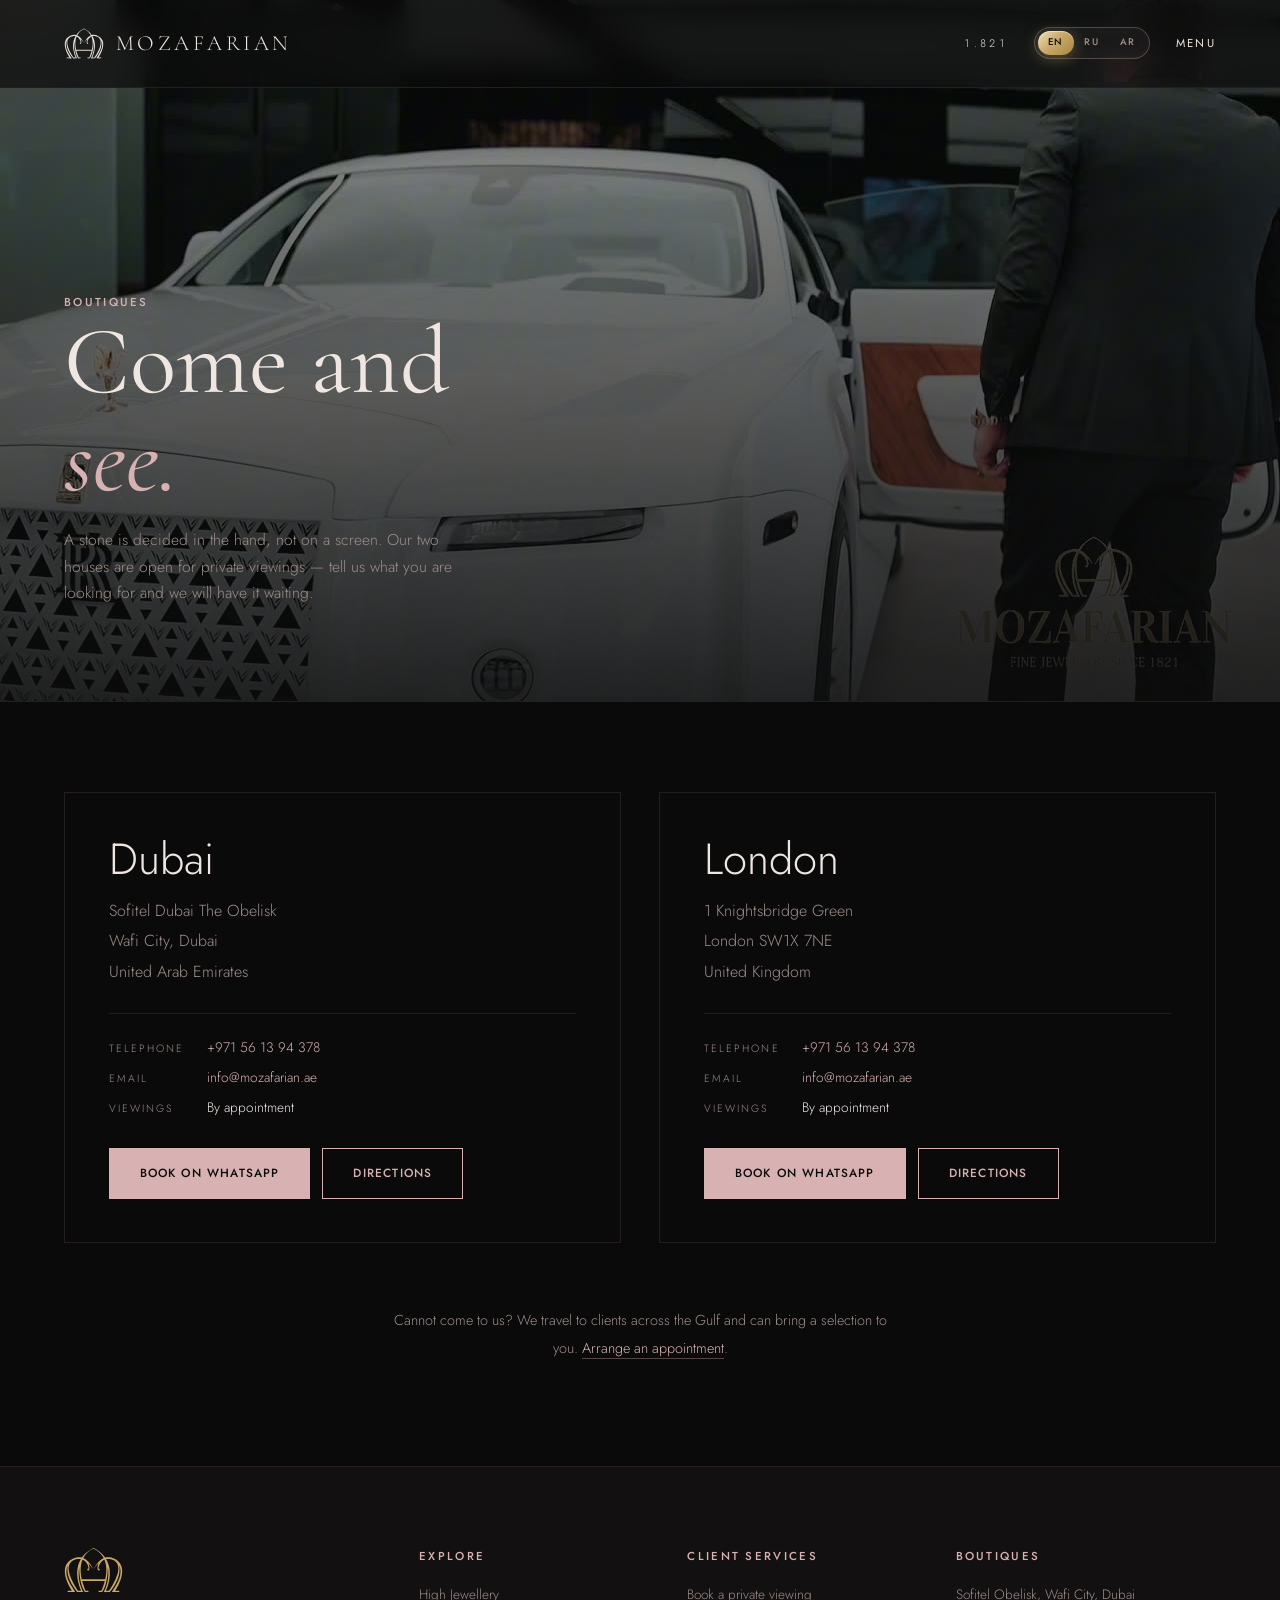
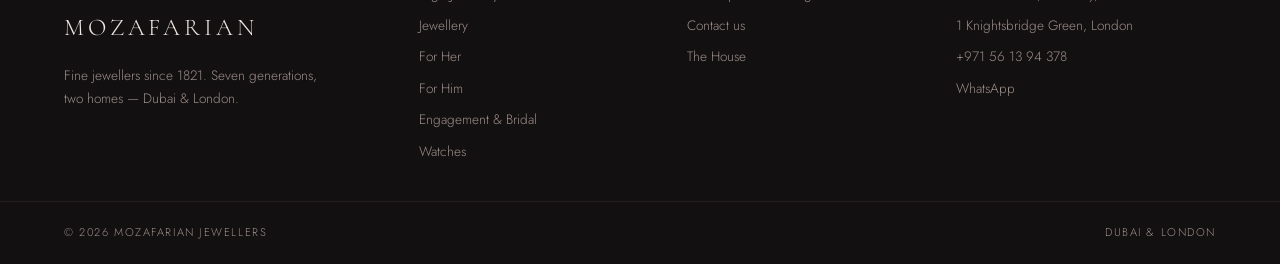
==== commit 7d94d904: "Add English, Russian and Arabic with a switcher in the header The house sells in Dubai to Gulf, Russ" ====
--- a/boutiques.html
+++ b/boutiques.html
@@ -21,10 +21,17 @@
 <link rel="preconnect" href="https://fonts.googleapis.com">
 <link rel="preconnect" href="https://fonts.gstatic.com" crossorigin>
 <link href="https://fonts.googleapis.com/css2?family=Cormorant+Garamond:ital,wght@0,300;0,400;0,500;0,600;1,400&family=Jost:wght@300;400;500;600;700&display=swap" rel="stylesheet">
-<link rel="stylesheet" href="./css/styles.css?v=9">
-<link rel="stylesheet" href="./css/catalog.css?v=9">
-<link rel="icon" type="image/png" sizes="32x32" href="./assets/brand/icon-32.png">
-<link rel="apple-touch-icon" href="./assets/brand/icon-180.png">
+<link rel="stylesheet" href="./css/styles.css?v=11">
+<link rel="stylesheet" href="./css/catalog.css?v=11">
+<link rel="stylesheet" href="./css/i18n.css?v=11">
+  <link rel="icon" href="./assets/brand/icon.svg?v=2" type="image/svg+xml">
+  <link rel="icon" type="image/png" sizes="32x32" href="./assets/brand/icon-32.png?v=2">
+  <link rel="icon" type="image/png" sizes="16x16" href="./assets/brand/icon-16.png?v=2">
+  <link rel="apple-touch-icon" href="./assets/brand/icon-180.png?v=2">
+  <meta name="theme-color" content="#0B0B0C">
+
+<!-- Trilingual layer: EN / RU / AR. Runs before the body is parsed. -->
+<script src="./js/i18n.js?v=11"></script>
 </head>
 <body class="catalog-page" data-page="boutiques">
 
@@ -34,7 +41,7 @@
       <div class="ed-hero__media"><video class="media-img" autoplay muted loop playsinline preload="metadata" poster="./assets/video/rolls-poster.jpg"><source src="./assets/video/rolls-web.mp4" type="video/mp4"></video></div>
       <div class="ed-hero__inner">
         <span class="eyebrow">Boutiques</span>
-        <h1 class="ed-hero__title">Come and <em>see.</em></h1>
+        <h1 class="ed-hero__title" data-i18n="boutiques.title">Come and <em>see.</em></h1>
         <p class="ed-hero__sub">A stone is decided in the hand, not on a screen. Our two houses are open for private viewings — tell us what you are looking for and we will have it waiting.</p>
       </div>
     </section>
@@ -82,7 +89,7 @@
 
   </main>
 
-  <script src="./js/shell.js?v=9"></script>
-  <script src="./js/catalog.js?v=9"></script>
+  <script src="./js/shell.js?v=11"></script>
+  <script src="./js/catalog.js?v=11"></script>
 </body>
 </html>
--- a/css/catalog.css
+++ b/css/catalog.css
@@ -181,6 +181,7 @@
   font-family: var(--font-display); font-size: 1.12rem; line-height: 1.2; color: var(--ink);
 }
 .card__price { margin-top: 4px; font-size: 0.72rem; letter-spacing: 0.12em; text-transform: uppercase; color: var(--gold); }
+.card__price--set { font-family: var(--serif); font-size: 0.95rem; letter-spacing: 0.02em; text-transform: none; }
 
 /* load more */
 .cat-more { display: flex; justify-content: center; padding: 20px var(--edge) 90px; }
@@ -218,7 +219,12 @@
   font-size: clamp(2rem, 4.5vw, 3.4rem); line-height: 1.05; letter-spacing: -0.01em;
 }
 .pdp__price { margin-top: 18px; font-size: 0.9rem; letter-spacing: 0.14em; text-transform: uppercase; color: var(--gold); }
+/* a real price carries more weight than the "on request" line it replaces */
+.pdp__price:has(.pdp__cur) { font-family: var(--serif); font-size: 1.6rem; letter-spacing: 0.02em; text-transform: none; }
+.pdp__cur { margin-left: 8px; font-family: var(--sans); font-size: 0.7rem; letter-spacing: 0.16em; color: var(--muted); vertical-align: 0.35em; }
 .pdp__specs { margin: 30px 0; border-top: 1px solid var(--line); }
+/* stone rows repeat under one "Diamonds" label — blank keys must not collapse */
+.pdp__specs .k:empty::before { content: ''; display: inline-block; }
 .pdp__specs > div {
   display: flex; justify-content: space-between; gap: 20px;
   padding: 14px 0; border-bottom: 1px solid var(--line);
--- a/css/i18n.css
+++ b/css/i18n.css
@@ -0,0 +1,151 @@
+/* ============================================================
+   Mozafarian — language switcher, Arabic typography, RTL
+   ============================================================ */
+
+/* ============ THE SWITCHER ============
+   A hairline capsule with a gold lozenge that slides to the chosen
+   language. It lives inside the header, so it has to read against a
+   video on the landing page and against the solid bar everywhere else. */
+.lang {
+  position: relative;
+  display: inline-flex;
+  align-items: center;
+  direction: ltr;               /* EN · RU · AR keeps its order in RTL too */
+  padding: 3px;
+  border-radius: 999px;
+  border: 1px solid rgba(255, 255, 255, 0.22);
+  background: rgba(255, 255, 255, 0.05);
+  -webkit-backdrop-filter: blur(10px);
+  backdrop-filter: blur(10px);
+  transition: border-color .45s var(--ease), background .45s var(--ease);
+}
+.lang:hover { border-color: rgba(255, 255, 255, 0.45); background: rgba(255, 255, 255, 0.09); }
+
+.lang__pill {
+  position: absolute; top: 3px; bottom: 3px; left: 0;
+  width: 0;
+  border-radius: 999px;
+  overflow: hidden;
+  background: linear-gradient(135deg, #F1DFB8 0%, var(--gold) 46%, #A8873F 100%);
+  box-shadow: 0 3px 16px rgba(201, 169, 106, 0.42), inset 0 1px 0 rgba(255, 255, 255, 0.45);
+  transition: transform .6s var(--ease), width .6s var(--ease);
+  will-change: transform, width;
+}
+/* a single sweep of light when the language changes */
+.lang__pill::after {
+  content: "";
+  position: absolute; inset: 0;
+  background: linear-gradient(100deg, transparent 18%, rgba(255, 255, 255, 0.85) 50%, transparent 82%);
+  opacity: 0;
+}
+.lang.is-changing .lang__pill::after { animation: langSheen .75s var(--ease); }
+@keyframes langSheen {
+  0%   { opacity: 0; transform: translateX(-130%); }
+  25%  { opacity: 1; }
+  100% { opacity: 0; transform: translateX(130%); }
+}
+
+.lang__opt {
+  position: relative; z-index: 1;
+  min-width: 36px;
+  padding: 7px 9px;
+  font-family: var(--font-body);
+  font-size: 0.6rem; font-weight: 500;
+  letter-spacing: 0.16em; text-transform: uppercase; line-height: 1;
+  color: rgba(255, 255, 255, 0.48);
+  border-radius: 999px;
+  transition: color .4s var(--ease);
+}
+.lang__opt:hover { color: rgba(255, 255, 255, 0.92); }
+.lang__opt.is-active { color: #0A0A0A; }
+.lang__opt:focus-visible { outline: 1px solid var(--gold); outline-offset: 3px; }
+
+/* The landing header is painted with mix-blend-mode: difference, which no
+   child can opt out of — gold would invert against the film. White is the
+   one fill that stays legible through the blend. Below 860px the header
+   stops blending, so the gold comes back. */
+@media (min-width: 861px) {
+  .header:not(.header--solid) .lang__pill {
+    background: #fff;
+    box-shadow: none;
+  }
+}
+.header--solid .lang { border-color: rgba(216, 178, 178, 0.28); }
+.header--solid .lang:hover { border-color: rgba(216, 178, 178, 0.5); }
+.header--solid .lang__opt { color: var(--muted); }
+.header--solid .lang__opt:hover { color: var(--ink); }
+.header--solid .lang__opt.is-active { color: #0A0A0A; }
+
+@media (max-width: 620px) {
+  .header__right { gap: 14px; }
+  .lang { padding: 2px; }
+  .lang__opt { min-width: 28px; padding: 6px 5px; font-size: 0.55rem; letter-spacing: 0.08em; }
+}
+/* Three languages plus MENU need room the wordmark was using: at 375px the
+   header ran 40px past the edge. The crest keeps its size — it is the mark
+   people recognise — and the wordmark gives up the tracking instead. */
+@media (max-width: 520px) {
+  .header { padding-left: 16px; padding-right: 16px; }
+  .header__right { gap: 10px; }
+  .header__logo { font-size: 0.88rem; letter-spacing: 0.06em; gap: 8px; }
+  .lang__opt { min-width: 24px; padding: 6px 3px; font-size: 0.52rem; letter-spacing: 0.06em; }
+  .menu-toggle { font-size: 0.62rem; letter-spacing: 0.14em; }
+}
+
+/* ============ ARABIC TYPOGRAPHY ============
+   The brand faces stay first in the stack: Latin (MOZAFARIAN, Rolex,
+   prices) still renders in Cormorant and Jost, and only Arabic glyphs —
+   which those faces do not carry — fall through to Amiri and Almarai. */
+.lang-ar {
+  --font-display: 'Cormorant Garamond', 'Amiri', serif;
+  --font-body: 'Jost', 'Almarai', sans-serif;
+}
+.lang-ar body { line-height: 1.85; }
+.lang-ar h1, .lang-ar h2, .lang-ar h3 { line-height: 1.4; }
+.lang-ar .hero__title, .lang-ar .ed-hero__title, .lang-ar .cat-intro__title,
+.lang-ar .featured__title, .lang-ar .contact__title { line-height: 1.3; }
+
+/* Tracking is a Latin device. Arabic is cursive — spacing the letters
+   pulls the joins apart and reads as a fault, so it is removed wherever
+   translated copy lands. */
+.lang-ar :is(
+  .eyebrow, .btn, .menu-toggle, .giant-word, .hero__eyebrow, .heritage__label,
+  .collections__hint, .featured__name, .featured__specs .k, .footer span,
+  .cat-filter, .cat-count, .cat-loading, .cat-archive, .card__cat, .card__price,
+  .card__ph-note, .pdp__cat, .pdp__price, .pdp__specs .k, .pdp__ph .n, .crumb a,
+  .crumb span, .hub-tile__label, .hub-tile__count, .hub-tile__cta,
+  .lookbook__cta, .boutique-card__meta dt, .site-footer__col a, .site-footer__base span,
+  .menu-overlay__list a, .menu-overlay__catlist a, .menu-overlay__meta span
+) { letter-spacing: normal; }
+
+/* ============ RTL ============ */
+[dir="rtl"] .menu-overlay__meta { right: auto; left: var(--edge); text-align: left; }
+[dir="rtl"] .menu-overlay__list a { transition: color .3s var(--ease), padding-right .4s var(--ease); }
+[dir="rtl"] .menu-overlay__list a:hover { padding-left: 0; padding-right: 20px; }
+[dir="rtl"] .menu-overlay__catlist a:hover { padding-left: 0; padding-right: 10px; }
+[dir="rtl"] .menu-toggle::after,
+[dir="rtl"] .cat-filter::after { left: auto; right: 0; }
+
+[dir="rtl"] .collections__counter,
+[dir="rtl"] .cat-count { margin-left: 0; margin-right: auto; }
+
+[dir="rtl"] .hero__scroll { right: auto; left: var(--edge); }
+[dir="rtl"] .card__cat { left: auto; right: 12px; }
+[dir="rtl"] .pdp__cur { margin-left: 0; margin-right: 8px; }
+[dir="rtl"] .header__code { text-align: left; }
+
+@media (min-width: 861px) {
+  [dir="rtl"] .heritage__stat { border-left: none; border-right: 1px solid var(--line); }
+  [dir="rtl"] .heritage__stat:first-child { border-right: none; }
+}
+
+/* The collections carousel is dragged by pixel offset, so its track has to
+   keep counting left-to-right; only the captions turn around. */
+[dir="rtl"] .carousel, [dir="rtl"] .carousel__track { direction: ltr; }
+[dir="rtl"] .c-item__foot { direction: rtl; text-align: right; }
+
+/* Phone numbers and addresses read left-to-right inside Arabic copy. */
+[dir="rtl"] a[href^="tel:"], [dir="rtl"] .pdp__price, [dir="rtl"] .card__price--set {
+  direction: ltr; unicode-bidi: embed;
+}
+[dir="rtl"] .card__price--set { display: inline-block; }
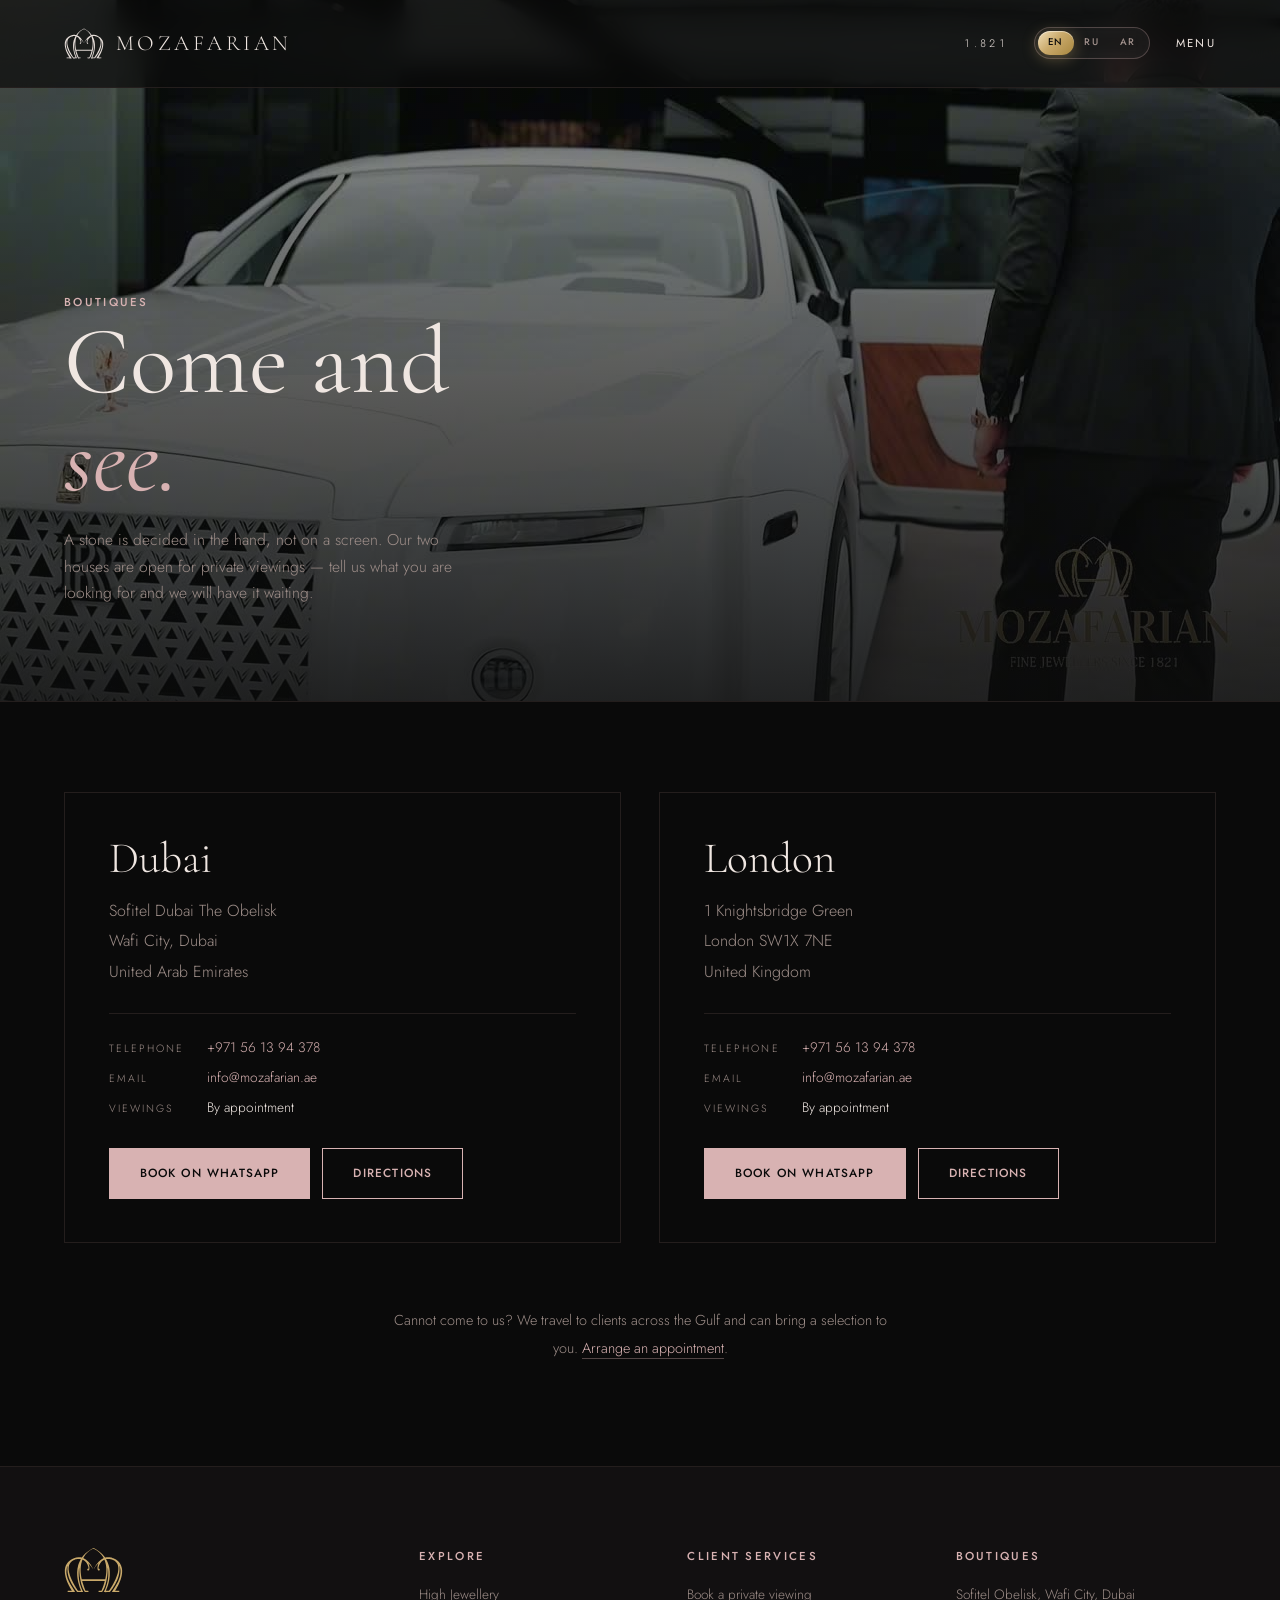
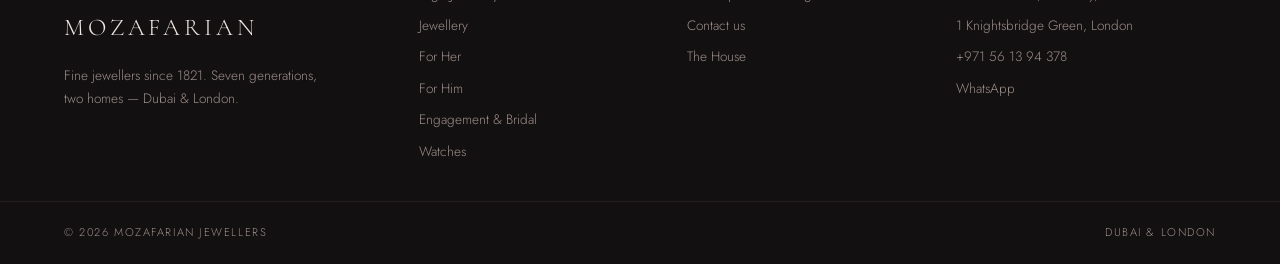
==== commit 700791f0: "Define the missing --serif/--sans tokens so prices render in Cormorant catalog.css referenced var(--" ====
--- a/boutiques.html
+++ b/boutiques.html
@@ -21,9 +21,9 @@
 <link rel="preconnect" href="https://fonts.googleapis.com">
 <link rel="preconnect" href="https://fonts.gstatic.com" crossorigin>
 <link href="https://fonts.googleapis.com/css2?family=Cormorant+Garamond:ital,wght@0,300;0,400;0,500;0,600;1,400&family=Jost:wght@300;400;500;600;700&display=swap" rel="stylesheet">
-<link rel="stylesheet" href="./css/styles.css?v=11">
-<link rel="stylesheet" href="./css/catalog.css?v=11">
-<link rel="stylesheet" href="./css/i18n.css?v=11">
+<link rel="stylesheet" href="./css/styles.css?v=14">
+<link rel="stylesheet" href="./css/catalog.css?v=14">
+<link rel="stylesheet" href="./css/i18n.css?v=14">
   <link rel="icon" href="./assets/brand/icon.svg?v=2" type="image/svg+xml">
   <link rel="icon" type="image/png" sizes="32x32" href="./assets/brand/icon-32.png?v=2">
   <link rel="icon" type="image/png" sizes="16x16" href="./assets/brand/icon-16.png?v=2">
@@ -31,7 +31,8 @@
   <meta name="theme-color" content="#0B0B0C">
 
 <!-- Trilingual layer: EN / RU / AR. Runs before the body is parsed. -->
-<script src="./js/i18n.js?v=11"></script>
+<script src="./js/i18n-titles.js?v=14"></script>
+<script src="./js/i18n.js?v=14"></script>
 </head>
 <body class="catalog-page" data-page="boutiques">
 
@@ -89,7 +90,7 @@
 
   </main>
 
-  <script src="./js/shell.js?v=11"></script>
-  <script src="./js/catalog.js?v=11"></script>
+  <script src="./js/shell.js?v=14"></script>
+  <script src="./js/catalog.js?v=14"></script>
 </body>
 </html>
--- a/css/styles.css
+++ b/css/styles.css
@@ -14,6 +14,11 @@
 
   --font-display: 'Cormorant Garamond', serif;
   --font-body: 'Jost', sans-serif;
+  /* aliases used across catalog.css — without these, prices/titles silently
+     fell back from Cormorant to Jost (the commercial core in plain sans) */
+  --serif: 'Cormorant Garamond', serif;
+  --sans: 'Jost', sans-serif;
+  --content-max-width: 1200px;
 
   --edge: clamp(20px, 5vw, 80px);
   --track-label: 0.2em;
@@ -153,6 +158,12 @@
   position: absolute; bottom: var(--edge); right: var(--edge);
   display: flex; flex-direction: column; gap: 6px; text-align: right;
   font-size: 0.78rem; color: var(--muted);
+}
+/* On wide screens hold the menu to a centred band instead of a list stranded
+   against the left edge with a large empty void beside it. */
+@media (min-width: 1100px) {
+  .menu-overlay > .menu-overlay__list,
+  .menu-overlay > .menu-overlay__cols { width: 100%; max-width: 1180px; margin-inline: auto; }
 }
 
 /* ============ SCENE base ============ */
--- a/css/catalog.css
+++ b/css/catalog.css
@@ -286,6 +286,12 @@
 .menu-overlay__catlist a:hover { color: var(--powder); padding-left: 10px; }
 .menu-overlay__meta a { color: var(--muted); transition: color .3s var(--ease); }
 .menu-overlay__meta a:hover { color: var(--powder); }
+/* wide screens: push the nav and the category column to opposite edges of the
+   centred band so the composition fills the space and reads as intentional */
+@media (min-width: 1000px) {
+  .menu-overlay--rich .menu-overlay__cols { flex-wrap: nowrap; justify-content: space-between; }
+  .menu-overlay--rich .menu-overlay__sub { padding-top: 6px; min-width: 220px; }
+}
 @media (max-width: 760px) {
   .menu-overlay__cols { gap: 30px; }
   .menu-overlay--rich .menu-overlay__list a { font-size: clamp(2rem, 11vw, 3.4rem); }
--- a/css/i18n.css
+++ b/css/i18n.css
@@ -81,6 +81,19 @@
   .lang { padding: 2px; }
   .lang__opt { min-width: 28px; padding: 6px 5px; font-size: 0.55rem; letter-spacing: 0.08em; }
 }
+/* ---- currency, the quieter sibling ---- */
+.lang--currency { margin-left: 10px; }
+.lang--currency .lang__opt { min-width: 40px; font-size: 0.56rem; letter-spacing: 0.1em; }
+[dir="rtl"] .lang--currency { margin-left: 0; margin-right: 10px; }
+
+/* The converted figure names the quoted dollar price rather than replacing it. */
+.pdp__conv {
+  margin-top: 8px;
+  font-size: 0.66rem; letter-spacing: 0.06em;
+  color: var(--muted);
+}
+.pdp__conv:empty { display: none; }
+
 /* Three languages plus MENU need room the wordmark was using: at 375px the
    header ran 40px past the edge. The crest keeps its size — it is the mark
    people recognise — and the wordmark gives up the tracking instead. */
@@ -89,7 +102,15 @@
   .header__right { gap: 10px; }
   .header__logo { font-size: 0.88rem; letter-spacing: 0.06em; gap: 8px; }
   .lang__opt { min-width: 24px; padding: 6px 3px; font-size: 0.52rem; letter-spacing: 0.06em; }
+  .lang--currency { margin-left: 6px; }
+  .lang--currency .lang__opt { min-width: 32px; font-size: 0.5rem; letter-spacing: 0.04em; }
   .menu-toggle { font-size: 0.62rem; letter-spacing: 0.14em; }
+}
+/* On a catalogue page the header also carries the currency, and at 375px the
+   two capsules plus MENU leave no room for the wordmark. The crest carries the
+   brand alone here; the landing page keeps its full logo. */
+@media (max-width: 560px) {
+  body.has-currency .header__logo span:not(.crown) { display: none; }
 }
 
 /* ============ ARABIC TYPOGRAPHY ============
